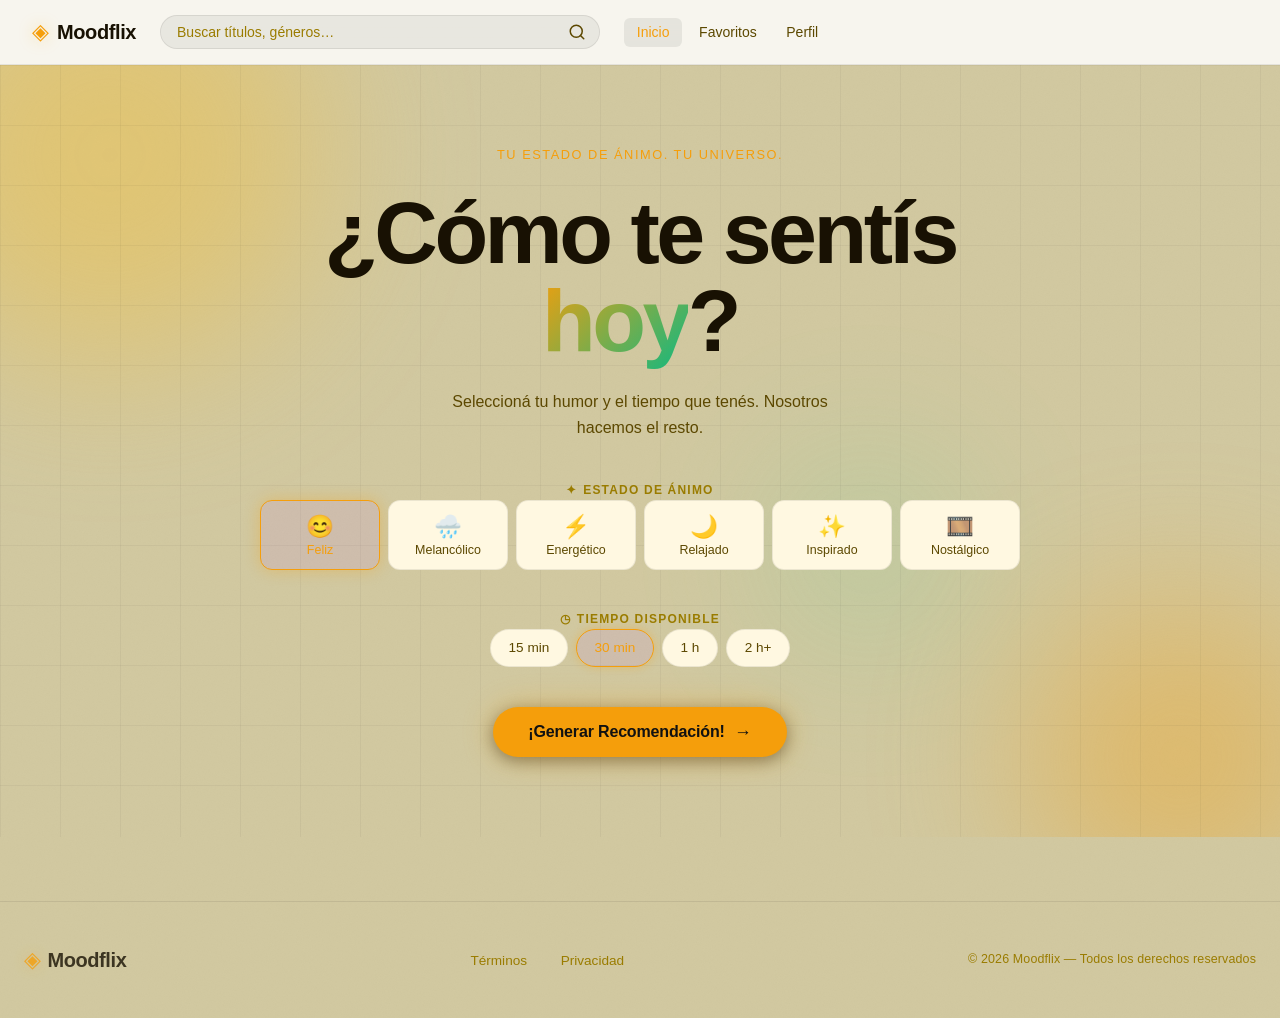
==== pages/index.html @ a2a3e4b8 "fix: saved theme on localstorage so it continues between pages, changed index directory to /pages" ====
<!DOCTYPE html>
<html lang="en">

<head>
    <meta charset="UTF-8">
    <meta name="viewport" content="width=device-width, initial-scale=1.0">
    <meta name="description"
        content="Moodflix — Descubrí películas y música según tu estado de ánimo y tiempo disponible." />
    <title>Moodflix</title>
    <link rel="stylesheet" href="../assets/css/styles.css" />
    <link rel="stylesheet" href="../assets/css/base.css" />
</head>

<body>
    <!-- nabvar -->
    <header class="navbar" role="banner">
        <div class="navbar__inner">

            <!-- Logo -->
            <a href="/" class="navbar__logo" aria-label="Moodflix — Ir al inicio">
                <span class="logo__icon" aria-hidden="true">◈</span>
                <span class="logo__text">Moodflix</span>
            </a>

            <!-- Buscador -->
            <div class="navbar__search" role="search">
                <label for="search-input" class="sr-only">Buscar películas o música</label>
                <input id="search-input" type="search" class="search__input" placeholder="Buscar títulos, géneros…"
                    aria-label="Buscar películas o música" autocomplete="off" />
                <button class="search__btn" aria-label="Ejecutar búsqueda">
                    <svg aria-hidden="true" width="18" height="18" viewBox="0 0 24 24" fill="none" stroke="currentColor"
                        stroke-width="2" stroke-linecap="round" stroke-linejoin="round">
                        <circle cx="11" cy="11" r="8" />
                        <line x1="21" y1="21" x2="16.65" y2="16.65" />
                    </svg>
                </button>
            </div>

            <!-- Navegación desktop -->
            <nav class="navbar__nav" aria-label="Navegación principal">
                <ul class="nav__list" role="list">
                    <li><a href="/" class="nav__link nav__link--active" aria-current="page">Inicio</a></li>
                    <li><a href="/pages/favorites.html" class="nav__link">Favoritos</a></li>
                    <li><a href="/pages/user.html" class="nav__link">Perfil</a></li>
                </ul>
            </nav>

            <!-- Botón hamburguesa (mobile) -->
            <button class="navbar__hamburger" id="menu-toggle" aria-controls="mobile-menu" aria-expanded="false"
                aria-label="Abrir menú de navegación">
                <span class="hamburger__bar"></span>
                <span class="hamburger__bar"></span>
                <span class="hamburger__bar"></span>
            </button>

        </div><!-- /.navbar__inner -->

        <!-- Menú mobile desplegable -->
        <nav class="mobile-menu" id="mobile-menu" aria-label="Menú móvil" hidden>
            <ul class="mobile-menu__list" role="list">
                <li><a href="/" class="mobile-menu__link" aria-current="page">Inicio</a></li>
                <li><a href="/favorites" class="mobile-menu__link">Favoritos</a></li>
                <li><a href="/pages/user.html" class="mobile-menu__link">Perfil</a></li>
            </ul>
        </nav>

    </header>

    <!-- main -->
    <main id="main-content">

        <!-- ---- HERO / FILTROS ---- -->
        <section class="hero" aria-labelledby="hero-heading">

            <!-- Fondo decorativo -->
            <div class="hero__bg" aria-hidden="true">
                <div class="hero__orb hero__orb--1"></div>
                <div class="hero__orb hero__orb--2"></div>
                <div class="hero__orb hero__orb--3"></div>
                <div class="hero__grid-lines"></div>
            </div>

            <div class="hero__content">
                <p class="hero__eyebrow">Tu estado de ánimo. Tu universo.</p>
                <h1 id="hero-heading" class="hero__title">
                    ¿Cómo te sentís<br />
                    <em>hoy</em>?
                </h1>
                <p class="hero__subtitle">Seleccioná tu humor y el tiempo que tenés. Nosotros hacemos el resto.</p>

                <!-- Formulario de filtros -->
                <form class="filters" aria-label="Filtros de recomendación" novalidate>

                    <!-- Estado de Ánimo -->
                    <fieldset class="filter-group" aria-describedby="mood-desc">
                        <legend class="filter-group__legend">
                            <span aria-hidden="true">✦</span> Estado de ánimo
                        </legend>
                        <p id="mood-desc" class="sr-only">Seleccioná un estado de ánimo para personalizar tus
                            recomendaciones</p>
                        <div class="mood-grid" role="group" aria-label="Opciones de estado de ánimo">
                            <button type="button" class="mood-btn mood-btn--active" aria-pressed="true"
                                data-mood="feliz">
                                <span class="mood-btn__emoji" aria-hidden="true">😊</span>
                                <span class="mood-btn__label">Feliz</span>
                            </button>
                            <button type="button" class="mood-btn" aria-pressed="false" data-mood="melancolico">
                                <span class="mood-btn__emoji" aria-hidden="true">🌧️</span>
                                <span class="mood-btn__label">Melancólico</span>
                            </button>
                            <button type="button" class="mood-btn" aria-pressed="false" data-mood="energetico">
                                <span class="mood-btn__emoji" aria-hidden="true">⚡</span>
                                <span class="mood-btn__label">Energético</span>
                            </button>
                            <button type="button" class="mood-btn" aria-pressed="false" data-mood="relajado">
                                <span class="mood-btn__emoji" aria-hidden="true">🌙</span>
                                <span class="mood-btn__label">Relajado</span>
                            </button>
                            <button type="button" class="mood-btn" aria-pressed="false" data-mood="inspirado">
                                <span class="mood-btn__emoji" aria-hidden="true">✨</span>
                                <span class="mood-btn__label">Inspirado</span>
                            </button>
                            <button type="button" class="mood-btn" aria-pressed="false" data-mood="nostalgico">
                                <span class="mood-btn__emoji" aria-hidden="true">🎞️</span>
                                <span class="mood-btn__label">Nostálgico</span>
                            </button>
                        </div>
                    </fieldset>

                    <!-- Tiempo disponible -->
                    <fieldset class="filter-group">
                        <legend class="filter-group__legend">
                            <span aria-hidden="true">◷</span> Tiempo disponible
                        </legend>
                        <div class="time-options" role="group" aria-label="Opciones de tiempo disponible">
                            <label class="time-label">
                                <input class="time-radio" type="radio" name="time" value="15" aria-label="15 minutos" />
                                <span class="time-label__pill">15 min</span>
                            </label>
                            <label class="time-label">
                                <input class="time-radio" type="radio" name="time" value="30" aria-label="30 minutos"
                                    checked />
                                <span class="time-label__pill">30 min</span>
                            </label>
                            <label class="time-label">
                                <input class="time-radio" type="radio" name="time" value="60" aria-label="1 hora" />
                                <span class="time-label__pill">1 h</span>
                            </label>
                            <label class="time-label">
                                <input class="time-radio" type="radio" name="time" value="120"
                                    aria-label="2 horas o más" />
                                <span class="time-label__pill">2 h+</span>
                            </label>
                        </div>
                    </fieldset>

                    <!-- CTA -->
                    <button type="submit" class="cta-btn" aria-label="Generar recomendaciones personalizadas">
                        <a href="/recommendations" class="cta-btn__text">¡Generar Recomendación!</a>
                        <span class="cta-btn__icon" aria-hidden="true">→</span>
                    </button>

                </form>
            </div><!-- /.hero__content -->
        </section>

    </main>

    <!-- footer -->
    <footer class="footer" role="contentinfo">
        <div class="footer__inner">

            <!-- Logo footer -->
            <a href="/" class="footer__logo" aria-label="Moodflix — volver al inicio">
                <span class="logo__icon" aria-hidden="true">◈</span>
                <span class="logo__text">Moodflix</span>
            </a>

            <!-- Links legales -->
            <nav class="footer__nav" aria-label="Navegación legal">
                <ul class="footer__list" role="list">
                    <li><a href="/terminos" class="footer__link">Términos</a></li>
                    <li><a href="/privacidad" class="footer__link">Privacidad</a></li>
                </ul>
            </nav>

            <!-- Copyright -->
            <p class="footer__copy">© 2026 Moodflix — Todos los derechos reservados</p>

        </div>
    </footer>

    <!-- Scripts -->
    <script src="../assets/js/main.js" type="module" defer></script>
</body>

</html>
---- assets/css/styles.css ----
@media (min-width: 0) {
  /* ----------------------------------------------------------------
   1. NAVBAR
  -------------------------------------------------------------- */
  .navbar {
    position: sticky;
    top: 0;
    z-index: 100;
    background: rgba(9, 9, 15, 0.85);
    backdrop-filter: blur(20px);
    -webkit-backdrop-filter: blur(20px);
    border-bottom: 1px solid var(--color-border);
  }

  .navbar__inner {
    display: flex;
    align-items: center;
    gap: var(--space-md);
    padding: 0.75rem var(--space-lg);
    max-width: 1280px;
    margin: 0 auto;
  }

  /* Logo */
  .navbar__logo {
    display: flex;
    align-items: center;
    gap: 0.5rem;
    flex-shrink: 0;
    transition: opacity var(--transition-fast);
  }

  .navbar__logo:hover {
    opacity: 0.85;
  }

  .logo__icon {
    font-size: 1.4rem;
    color: var(--color-accent);
    filter: drop-shadow(0 0 8px var(--color-accent-glow));
  }

  .logo__text {
    font-family: var(--font-display);
    font-size: 1.25rem;
    font-weight: 800;
    color: var(--color-text-primary);
    letter-spacing: -0.02em;
  }

  /* Buscador */
  .navbar__search {
    position: relative;
    flex: 1;
    max-width: 360px;
    margin: 0 auto;
  }

  .search__input {
    width: 100%;
    background: var(--color-surface-2);
    border: 1px solid var(--color-border);
    border-radius: var(--radius-full);
    color: var(--color-text-primary);
    font-family: var(--font-body);
    font-size: 0.875rem;
    padding: 0.5rem 2.75rem 0.5rem 1rem;
    transition: border-color var(--transition-base), box-shadow var(--transition-base);
    appearance: none;
  }

  .search__input::placeholder {
    color: var(--color-text-muted);
  }

  .search__input:focus-visible {
    border-color: var(--color-accent);
    box-shadow: 0 0 0 3px var(--color-accent-glow);
    outline: none;
  }

  .search__input::-webkit-search-cancel-button {
    display: none;
  }

  .search__btn {
    position: absolute;
    right: 0.65rem;
    top: 50%;
    transform: translateY(-50%);
    color: var(--color-text-secondary);
    display: flex;
    align-items: center;
    padding: 0.25rem;
    border-radius: var(--radius-sm);
    transition: color var(--transition-fast);
  }

  .search__btn:hover {
    color: var(--color-accent);
  }

  /* Nav desktop */
  .navbar__nav {
    display: none;
  }

  .nav__list {
    display: flex;
    align-items: center;
    gap: var(--space-xs);
  }

  .nav__link {
    font-size: 0.875rem;
    font-weight: 500;
    color: var(--color-text-secondary);
    padding: 0.4rem 0.8rem;
    border-radius: var(--radius-sm);
    transition: color var(--transition-fast), background var(--transition-fast);
  }

  .nav__link:hover {
    color: var(--color-text-primary);
    background: var(--color-surface-2);
  }

  .nav__link--active {
    color: var(--color-accent);
    background: rgba(182, 109, 255, 0.1);
  }

  /* Hamburguesa */
  .navbar__hamburger {
    display: flex;
    flex-direction: column;
    gap: 5px;
    padding: 0.5rem;
    border-radius: var(--radius-sm);
    flex-shrink: 0;
    margin-left: auto;
  }

  .hamburger__bar {
    display: block;
    width: 22px;
    height: 2px;
    background: var(--color-text-primary);
    border-radius: 2px;
    transition: transform var(--transition-base), opacity var(--transition-base);
    transform-origin: center;
  }

  .navbar__hamburger.is-open .hamburger__bar:nth-child(1) {
    transform: translateY(7px) rotate(45deg);
  }

  .navbar__hamburger.is-open .hamburger__bar:nth-child(2) {
    opacity: 0;
    transform: scaleX(0);
  }

  .navbar__hamburger.is-open .hamburger__bar:nth-child(3) {
    transform: translateY(-7px) rotate(-45deg);
  }

  /* Menú mobile */
  .mobile-menu {
    border-top: 1px solid var(--color-border);
    padding: var(--space-sm) 0;
    animation: slideDown 200ms ease forwards;
  }

  @keyframes slideDown {
    from {
      opacity: 0;
      transform: translateY(-8px);
    }

    to {
      opacity: 1;
      transform: translateY(0);
    }
  }

  .mobile-menu__link {
    display: block;
    padding: 0.75rem var(--space-lg);
    font-size: 0.9rem;
    font-weight: 500;
    color: var(--color-text-secondary);
    border-radius: var(--radius-sm);
    transition: color var(--transition-fast), background var(--transition-fast);
  }

  .mobile-menu__link:hover,
  .mobile-menu__link[aria-current="page"] {
    color: var(--color-accent);
    background: rgba(182, 109, 255, 0.06);
  }

  /* ----------------------------------------------------------------
   2. HERO
---------------------------------------------------------------- */
  .hero {
    position: relative;
    overflow: hidden;
    padding: var(--space-2xl) var(--space-lg);
    text-align: center;
  }

  .hero__bg {
    position: absolute;
    inset: 0;
    pointer-events: none;
    z-index: 0;
  }

  .hero__orb {
    position: absolute;
    border-radius: 50%;
    filter: blur(80px);
    opacity: 0.35;
  }

  .hero__orb--1 {
    width: 420px;
    height: 420px;
    background: var(--color-accent);
    top: -120px;
    left: -100px;
    animation: orbPulse 8s ease-in-out infinite alternate;
  }

  .hero__orb--2 {
    width: 320px;
    height: 320px;
    background: #4f2bff;
    bottom: -80px;
    right: -60px;
    animation: orbPulse 10s ease-in-out infinite alternate-reverse;
  }

  .hero__orb--3 {
    width: 200px;
    height: 200px;
    background: var(--color-neon);
    top: 50%;
    left: 60%;
    opacity: 0.15;
    animation: orbPulse 12s ease-in-out infinite alternate;
  }

  @keyframes orbPulse {
    from {
      transform: scale(1) translate(0, 0);
    }

    to {
      transform: scale(1.15) translate(20px, 15px);
    }
  }

  .hero__grid-lines {
    position: absolute;
    inset: 0;
    background-image:
      linear-gradient(rgba(255, 255, 255, 0.025) 1px, transparent 1px),
      linear-gradient(90deg, rgba(255, 255, 255, 0.025) 1px, transparent 1px);
    background-size: 60px 60px;
  }

  .hero__content {
    position: relative;
    z-index: 1;
    max-width: 760px;
    margin: 0 auto;
    display: flex;
    flex-direction: column;
    align-items: center;
    gap: var(--space-lg);
  }

  .hero__eyebrow {
    font-size: 0.8rem;
    font-weight: 500;
    letter-spacing: 0.12em;
    text-transform: uppercase;
    color: var(--color-accent);
  }

  .hero__title {
    font-family: var(--font-display);
    font-size: clamp(2.8rem, 8vw, 5.5rem);
    font-weight: 800;
    line-height: 1;
    letter-spacing: -0.04em;
    color: var(--color-text-primary);
  }

  .hero__title em {
    font-style: normal;
    background: linear-gradient(135deg, var(--color-accent) 0%, var(--color-neon) 100%);
    -webkit-background-clip: text;
    -webkit-text-fill-color: transparent;
    background-clip: text;
  }

  .hero__subtitle {
    font-size: 1rem;
    color: var(--color-text-secondary);
    max-width: 420px;
  }

  /* ----------------------------------------------------------------
   3. FILTROS
---------------------------------------------------------------- */
  .filters {
    width: 100%;
    display: flex;
    flex-direction: column;
    gap: var(--space-xl);
    align-items: center;
    margin-top: var(--space-md);
  }

  .filter-group {
    border: none;
    padding: 0;
    width: 100%;
    display: flex;
    flex-direction: column;
    gap: var(--space-md);
    align-items: center;
  }

  .filter-group__legend {
    font-family: var(--font-display);
    font-size: 0.75rem;
    font-weight: 700;
    letter-spacing: 0.1em;
    text-transform: uppercase;
    color: var(--color-text-muted);
    display: flex;
    align-items: center;
    gap: 0.35rem;
  }

  /* Mood buttons */
  .mood-grid {
    display: grid;
    grid-template-columns: repeat(3, 1fr);
    gap: var(--space-sm);
    width: 100%;
    max-width: 480px;
  }

  .mood-btn {
    display: flex;
    flex-direction: column;
    align-items: center;
    gap: 0.3rem;
    padding: 0.75rem 0.5rem;
    background: var(--color-surface);
    border: 1px solid var(--color-border);
    border-radius: var(--radius-md);
    color: var(--color-text-secondary);
    font-size: 0.78rem;
    font-weight: 500;
    transition:
      background var(--transition-base),
      border-color var(--transition-base),
      color var(--transition-base),
      transform var(--transition-fast),
      box-shadow var(--transition-base);
  }

  .mood-btn:hover {
    background: var(--color-surface-2);
    color: var(--color-text-primary);
    transform: translateY(-2px);
  }

  .mood-btn--active,
  .mood-btn[aria-pressed="true"] {
    background: rgba(182, 109, 255, 0.12);
    border-color: var(--color-accent);
    color: var(--color-accent);
    box-shadow: 0 0 16px var(--color-accent-glow);
  }

  .mood-btn__emoji {
    font-size: 1.4rem;
  }

  .mood-btn__label {
    line-height: 1;
  }

  /* Time pills */
  .time-options {
    display: flex;
    flex-wrap: wrap;
    gap: var(--space-sm);
    justify-content: center;
  }

  .time-label {
    cursor: pointer;
  }

  .time-radio {
    position: absolute;
    opacity: 0;
    width: 0;
    height: 0;
  }

  .time-label__pill {
    display: inline-block;
    padding: 0.45rem 1.1rem;
    background: var(--color-surface);
    border: 1px solid var(--color-border);
    border-radius: var(--radius-full);
    font-size: 0.85rem;
    font-weight: 500;
    color: var(--color-text-secondary);
    transition:
      background var(--transition-base),
      border-color var(--transition-base),
      color var(--transition-base),
      box-shadow var(--transition-base);
  }

  .time-radio:checked+.time-label__pill {
    background: rgba(182, 109, 255, 0.12);
    border-color: var(--color-accent);
    color: var(--color-accent);
    box-shadow: 0 0 10px var(--color-accent-glow);
  }

  .time-label:hover .time-label__pill {
    background: var(--color-surface-2);
    color: var(--color-text-primary);
  }

  .time-radio:focus-visible+.time-label__pill {
    outline: 2px solid var(--color-accent);
    outline-offset: 3px;
  }

  /* CTA */
  .cta-btn {
    display: inline-flex;
    align-items: center;
    gap: 0.6rem;
    padding: 0.9rem 2.2rem;
    background: var(--color-accent);
    color: #fff;
    font-family: var(--font-display);
    font-size: 1rem;
    font-weight: 700;
    letter-spacing: -0.01em;
    border-radius: var(--radius-full);
    box-shadow: 0 0 32px var(--color-accent-glow), 0 4px 16px rgba(0, 0, 0, 0.4);
    transition:
      transform var(--transition-fast),
      box-shadow var(--transition-base),
      background var(--transition-base);
    position: relative;
    overflow: hidden;
  }

  .cta-btn::before {
    content: '';
    position: absolute;
    top: 0;
    left: -100%;
    width: 60%;
    height: 100%;
    background: linear-gradient(90deg, transparent, rgba(255, 255, 255, 0.2), transparent);
    transition: left 500ms ease;
  }

  .cta-btn:hover::before {
    left: 150%;
  }

  .cta-btn:hover {
    transform: translateY(-2px) scale(1.02);
    box-shadow: 0 0 48px var(--color-accent-glow), 0 8px 24px rgba(0, 0, 0, 0.5);
  }

  .cta-btn:active {
    transform: translateY(0) scale(0.98);
  }

  .cta-btn__icon {
    font-size: 1.1rem;
    transition: transform var(--transition-base);
  }

  .cta-btn:hover .cta-btn__icon {
    transform: translateX(4px);
  }

  /* ----------------------------------------------------------------
   4. FOOTER
---------------------------------------------------------------- */
  .footer {
    border-top: 1px solid var(--color-border);
    padding: var(--space-xl) var(--space-lg);
    margin-top: var(--space-2xl);
  }

  .footer__inner {
    max-width: 1280px;
    margin: 0 auto;
    display: flex;
    flex-direction: column;
    align-items: center;
    gap: var(--space-lg);
    text-align: center;
  }

  .footer__logo {
    display: flex;
    align-items: center;
    gap: 0.4rem;
    opacity: 0.8;
    transition: opacity var(--transition-fast);
  }

  .footer__logo:hover {
    opacity: 1;
  }

  .footer__list {
    display: flex;
    gap: var(--space-lg);
    justify-content: center;
  }

  .footer__link {
    font-size: 0.85rem;
    color: var(--color-text-muted);
    transition: color var(--transition-fast);
    border-radius: var(--radius-sm);
    padding: 0.2rem 0.3rem;
  }

  .footer__link:hover {
    color: var(--color-accent);
  }

  .footer__copy {
    font-size: 0.78rem;
    color: var(--color-text-muted);
    letter-spacing: 0.01em;
  }
}

@media (min-width: 768px) {
  .navbar__nav {
    display: block;
  }

  .navbar__hamburger {
    display: none;
  }

  .mobile-menu {
    display: none !important;
  }

  .hero {
    padding: var(--space-2xl) var(--space-xl);
  }

  .mood-grid {
    grid-template-columns: repeat(6, 1fr);
    max-width: 100%;
  }

  .footer__inner {
    flex-direction: row;
    justify-content: space-between;
    text-align: left;
    flex-wrap: wrap;
  }
}

@media (min-width: 1024px) {
  .navbar__inner {
    padding: 0.875rem 2rem;
    gap: var(--space-lg);
  }

  .navbar__search {
    max-width: 440px;
    margin: 0;
  }

  .hero {
    padding: 5rem 2rem;
  }
}
---- assets/css/base.css ----
/* ----------------------------------------------------------------
   1. DESIGN TOKENS
---------------------------------------------------------------- */
:root {
  /* Colores */
  --color-bg:          #09090f;
  --color-surface:     #111120;
  --color-surface-2:   #1a1a30;
  --color-border:      rgba(255, 255, 255, 0.07);
  --color-accent:      #b66dff;
  --color-accent-glow: #b66dff66;
  --color-neon:        #00f5c4;
  --color-neon-dark:   #00f5c420;
  --color-amber:       #f3ac49;

  /* Texto */
  --color-text-primary:   #555077;
  --color-text-secondary: #9490b5;
  --color-text-muted:     #5c5880;

  /* Tipografía */
  --font-display: 'Syne', sans-serif;
  --font-body:    'DM Sans', sans-serif;

  /* Espaciado */
  --space-xs:  0.25rem;
  --space-sm:  0.5rem;
  --space-md:  1rem;
  --space-lg:  1.5rem;
  --space-xl:  2.5rem;
  --space-2xl: 4rem;

  /* Radios */
  --radius-sm:   0.375rem;
  --radius-md:   0.75rem;
  --radius-lg:   1.25rem;
  --radius-full: 9999px;

  /* Transiciones */
  --transition-fast: 150ms ease;
  --transition-base: 250ms cubic-bezier(0.4, 0, 0.2, 1);
  --transition-slow: 450ms cubic-bezier(0.4, 0, 0.2, 1);

  /* Sombras */
  --shadow-card: 0 4px 24px rgba(0,0,0,0.6);
  --shadow-glow: 0 0 32px var(--color-accent-glow);
}

/* ----------------------------------------------------------------
   2. RESET
---------------------------------------------------------------- */
*, *::before, *::after { box-sizing: border-box; margin: 0; padding: 0; }
html { scroll-behavior: smooth; }
img { display: block; max-width: 100%; height: auto; }
ul, ol { list-style: none; }
a { color: inherit; text-decoration: none; }
button { font-family: inherit; cursor: pointer; border: none; background: none; }

/* ----------------------------------------------------------------
   3. BODY & GRAIN
---------------------------------------------------------------- */
body {
  font-family: var(--font-body);
  font-size: 1rem;
  line-height: 1.6;
  color: var(--color-text-primary);
  background-color: var(--color-bg);
  -webkit-font-smoothing: antialiased;
  min-height: 100dvh;
  background-image: url("data:image/svg+xml,%3Csvg xmlns='http://www.w3.org/2000/svg' width='200' height='200'%3E%3Cfilter id='noise'%3E%3CfeTurbulence type='fractalNoise' baseFrequency='0.85' numOctaves='4' stitchTiles='stitch'/%3E%3CfeColorMatrix type='saturate' values='0'/%3E%3C/filter%3E%3Crect width='100%25' height='100%25' filter='url(%23noise)' opacity='0.035'/%3E%3C/svg%3E");
}

/* ----------------------------------------------------------------
   4. ACCESIBILIDAD
---------------------------------------------------------------- */
.sr-only {
  position: absolute;
  width: 1px; height: 1px;
  padding: 0; margin: -1px;
  overflow: hidden;
  clip: rect(0,0,0,0);
  white-space: nowrap;
  border: 0;
}

.skip-link {
  position: absolute;
  top: -100%;
  left: var(--space-md);
  background: var(--color-accent);
  color: #000;
  padding: var(--space-sm) var(--space-md);
  border-radius: var(--radius-sm);
  font-weight: 700;
  z-index: 999;
  transition: top var(--transition-fast);
}
.skip-link:focus { top: var(--space-sm); }

:focus-visible {
  outline: 2px solid var(--color-accent);
  outline-offset: 3px;
  border-radius: var(--radius-sm);
}

/* ----------------------------------------------------------------
   5. TRANSICIONES DE TEMA GLOBAL
---------------------------------------------------------------- */
body,
.navbar,
.hero,
.cta-btn,
.mood-btn,
.time-label__pill,
.footer,
.search__input,
.hero__orb {
  transition:
    background-color 0.5s ease,
    border-color     0.5s ease,
    color            0.5s ease,
    box-shadow       0.5s ease;
}

/* ----------------------------------------------------------------
   6. REDUCED MOTION
---------------------------------------------------------------- */
@media (prefers-reduced-motion: reduce) {
  *, *::before, *::after {
    animation-duration: 0.01ms !important;
    animation-iteration-count: 1 !important;
    transition-duration: 0.01ms !important;
  }
}

/* ----------------------------------------------------------------
   7. TEMA CLARO
---------------------------------------------------------------- */
body.theme--light .navbar {
  background: rgba(255, 255, 255, 0.82);
  border-bottom-color: var(--color-border);
}
body.theme--light .search__input {
  background: rgba(0, 0, 0, 0.06);
  color: var(--color-text-primary);
}
body.theme--light .search__input::placeholder { color: var(--color-text-muted); }
body.theme--light .nav__link--active { background: rgba(0, 0, 0, 0.07); }
body.theme--light .card { box-shadow: 0 2px 16px rgba(0, 0, 0, 0.12); }
body.theme--light .hero__grid-lines {
  background-image:
    linear-gradient(rgba(0,0,0,0.04) 1px, transparent 1px),
    linear-gradient(90deg, rgba(0,0,0,0.04) 1px, transparent 1px);
  background-size: 60px 60px;
}
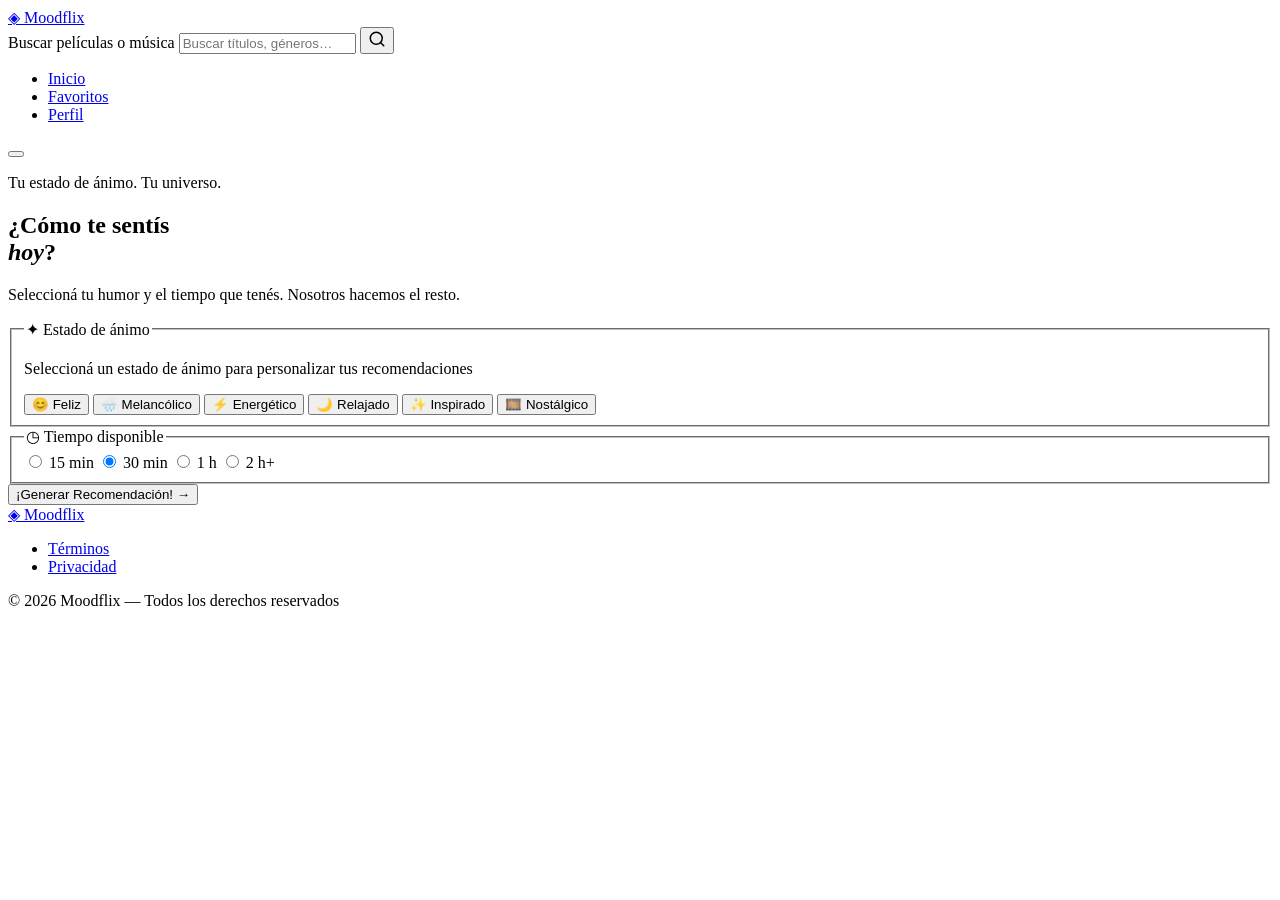
==== commit eb82065a: "refactor: changed favorite handling logic to it's own file. changed index path to pages (it wasn't m" ====
--- a/pages/index.html
+++ b/pages/index.html
@@ -7,8 +7,9 @@
     <meta name="description"
         content="Moodflix — Descubrí películas y música según tu estado de ánimo y tiempo disponible." />
     <title>Moodflix</title>
-    <link rel="stylesheet" href="../assets/css/styles.css" />
-    <link rel="stylesheet" href="../assets/css/base.css" />
+    <link rel="stylesheet" href="/assets/css/styles.css" />
+    <link rel="stylesheet" href="/assets/css/base.css" />
+    <link rel="stylesheet" href="/assets/css/card.css">
 </head>
 
 <body>
@@ -39,7 +40,7 @@
             <!-- Navegación desktop -->
             <nav class="navbar__nav" aria-label="Navegación principal">
                 <ul class="nav__list" role="list">
-                    <li><a href="/" class="nav__link nav__link--active" aria-current="page">Inicio</a></li>
+                    <li><a href="/pages/index.html" class="nav__link nav__link--active" aria-current="page">Inicio</a></li>
                     <li><a href="/pages/favorites.html" class="nav__link">Favoritos</a></li>
                     <li><a href="/pages/user.html" class="nav__link">Perfil</a></li>
                 </ul>
@@ -58,8 +59,8 @@
         <!-- Menú mobile desplegable -->
         <nav class="mobile-menu" id="mobile-menu" aria-label="Menú móvil" hidden>
             <ul class="mobile-menu__list" role="list">
-                <li><a href="/" class="mobile-menu__link" aria-current="page">Inicio</a></li>
-                <li><a href="/favorites" class="mobile-menu__link">Favoritos</a></li>
+                <li><a href="/pages/index.html" class="mobile-menu__link" aria-current="page">Inicio</a></li>
+                <li><a href="/pages/favorites.html" class="mobile-menu__link">Favoritos</a></li>
                 <li><a href="/pages/user.html" class="mobile-menu__link">Perfil</a></li>
             </ul>
         </nav>
@@ -156,12 +157,25 @@
 
                     <!-- CTA -->
                     <button type="submit" class="cta-btn" aria-label="Generar recomendaciones personalizadas">
-                        <a href="/recommendations" class="cta-btn__text">¡Generar Recomendación!</a>
+                        <span class="cta-btn__text">¡Generar Recomendación!</span>
                         <span class="cta-btn__icon" aria-hidden="true">→</span>
                     </button>
 
                 </form>
             </div><!-- /.hero__content -->
+        </section>
+
+        <!-- grid de resultados -->
+         <section class="results" aria-labelledby="results-heading" hidden>
+            <div class="results__header">
+                <h2 id="results-heading" class="results__title">Para vos, ahora</h2>
+                <p class="results__subtitle">Basado en tu estado de ánimo <strong id="results-mood-label">Feliz</strong>
+                    · 30
+                    min</p>
+            </div>
+
+            <ul class="cards-grid" role="list" aria-label="Recomendaciones de contenido">
+            </ul>
         </section>
 
     </main>
@@ -191,7 +205,8 @@
     </footer>
 
     <!-- Scripts -->
-    <script src="../assets/js/main.js" type="module" defer></script>
+    <script src="/assets/js/main.js" type="module" defer></script>
+    <script src="/assets/js/recommendation.js" type="module" defer></script>
 </body>
 
 </html>
--- a/assets/css/card.css
+++ b/assets/css/card.css
@@ -0,0 +1,224 @@
+/* ----------------------------------------------------------------
+   5. GRID DE RESULTADOS
+---------------------------------------------------------------- */
+.results {
+  padding: var(--space-2xl) var(--space-lg);
+  max-width: 1280px;
+  margin: 0 auto;
+}
+
+.results__header {
+  margin-bottom: var(--space-xl);
+}
+
+.results__title {
+  font-family: var(--font-display);
+  font-size: clamp(1.6rem, 4vw, 2.2rem);
+  font-weight: 800;
+  letter-spacing: -0.03em;
+  color: var(--color-text-primary);
+  line-height: 1.1;
+}
+
+.results__subtitle {
+  margin-top: 0.4rem;
+  font-size: 0.9rem;
+  color: var(--color-text-secondary);
+}
+.results__subtitle strong { color: var(--color-accent); }
+
+/* Grid de cards: mobile → 2 col, desktop → 3 col */
+.cards-grid {
+  display: grid;
+  grid-template-columns: repeat(2, 1fr);
+  gap: var(--space-md);
+}
+
+/* ---- Card ---- */
+.card {
+  border-radius: var(--radius-lg);
+  overflow: hidden;
+  background: var(--color-surface);
+  border: 1px solid var(--color-border);
+  box-shadow: var(--shadow-card);
+  transition: transform var(--transition-base), box-shadow var(--transition-base), border-color var(--transition-base);
+}
+.card:hover {
+  transform: translateY(-5px) scale(1.01);
+  box-shadow: var(--shadow-card), 0 0 24px rgba(182,109,255,0.15);
+  border-color: rgba(182,109,255,0.3);
+}
+/* Card destacada */
+.card--featured {
+  border-color: rgba(182,109,255,0.4);
+  box-shadow: var(--shadow-card), 0 0 20px rgba(182,109,255,0.2);
+}
+
+.card__image-wrap {
+  position: relative;
+  aspect-ratio: 2/3;
+  overflow: hidden;
+}
+
+.card__image {
+  width: 100%;
+  height: 100%;
+  object-fit: cover;
+  transition: transform var(--transition-slow);
+}
+.card:hover .card__image { transform: scale(1.06); }
+
+/* Gradiente overlay inferior */
+.card__overlay {
+  position: absolute;
+  inset: 0;
+  background: linear-gradient(
+    to bottom,
+    transparent 40%,
+    rgba(9, 9, 15, 0.85) 100%
+  );
+}
+
+/* Badges */
+.card__badge {
+  position: absolute;
+  top: 0.6rem;
+  left: 0.6rem;
+  font-size: 0.65rem;
+  font-weight: 700;
+  letter-spacing: 0.04em;
+  padding: 0.25rem 0.55rem;
+  border-radius: var(--radius-full);
+  backdrop-filter: blur(10px);
+  z-index: 1;
+}
+.card__badge--cinema {
+  background: rgba(255, 179, 71, 0.2);
+  color: var(--color-amber);
+  border: 1px solid rgba(255, 179, 71, 0.3);
+}
+.card__badge--music {
+  background: var(--color-neon-dark);
+  color: var(--color-neon);
+  border: 1px solid rgba(0, 245, 196, 0.3);
+}
+
+/* Tag Destacado */
+.card__featured-tag {
+  position: absolute;
+  top: 0.6rem;
+  right: 0.6rem;
+  font-size: 0.6rem;
+  font-weight: 700;
+  letter-spacing: 0.06em;
+  padding: 0.2rem 0.5rem;
+  border-radius: var(--radius-full);
+  background: rgba(182, 109, 255, 0.2);
+  color: var(--color-accent);
+  border: 1px solid rgba(182, 109, 255, 0.35);
+  z-index: 1;
+}
+
+/* Cuerpo de la card */
+.card__body {
+  padding: 0.8rem;
+  display: flex;
+  flex-direction: column;
+  gap: 0.35rem;
+}
+
+.card__title {
+  font-family: var(--font-display);
+  font-size: 0.95rem;
+  font-weight: 700;
+  letter-spacing: -0.02em;
+  color: var(--color-text-primary);
+  white-space: nowrap;
+  overflow: hidden;
+  text-overflow: ellipsis;
+}
+
+.card__meta {
+  display: flex;
+  align-items: center;
+  justify-content: space-between;
+  gap: var(--space-sm);
+  flex-wrap: wrap;
+}
+
+.card__duration {
+  display: flex;
+  align-items: center;
+  gap: 0.25rem;
+  font-size: 0.72rem;
+  color: var(--color-text-secondary);
+}
+
+.card__genre {
+  font-size: 0.68rem;
+  color: var(--color-text-muted);
+  text-align: right;
+}
+
+/* ---- boton favorito ---- */
+.favorite-btn {
+  position: absolute;
+  top: 12px;
+  right: 12px;
+  width: 42px;
+  height: 42px;
+  border: none;
+  border-radius: 50%;
+  background: rgba(0, 0, 0, 0.55);
+  color: white;
+  display: flex;
+  align-items: center;
+  justify-content: center;
+  cursor: pointer;
+  backdrop-filter: blur(4px);
+  transition: all 0.2s ease;
+  z-index: 5;
+}
+
+.favorite-btn:hover {
+  transform: scale(1.08);
+}
+
+.favorite-btn.active {
+  background: rgb(255, 0, 85);
+}
+
+.favorite-btn.active svg {
+  fill: currentColor;
+}
+
+/* ---- 480px: cards en 3 col en mobile grande ---- */
+@media (min-width: 480px) {
+  .cards-grid {
+    grid-template-columns: repeat(3, 1fr);
+  }
+}
+
+@media (min-width: 768px) {
+  /* Mood grid 6 col en una fila */
+  .mood-grid {
+    grid-template-columns: repeat(6, 1fr);
+    max-width: 100%;
+  }
+
+}
+/* ---- 1024px: desktop ---- */
+@media (min-width: 1024px) {
+  .cards-grid {
+    grid-template-columns: repeat(4, 1fr);
+    gap: var(--space-lg);
+  }
+
+}
+
+/* ---- 1280px: wide desktop ---- */
+@media (min-width: 1280px) {
+  .cards-grid {
+    grid-template-columns: repeat(3, 1fr);
+  }
+}
